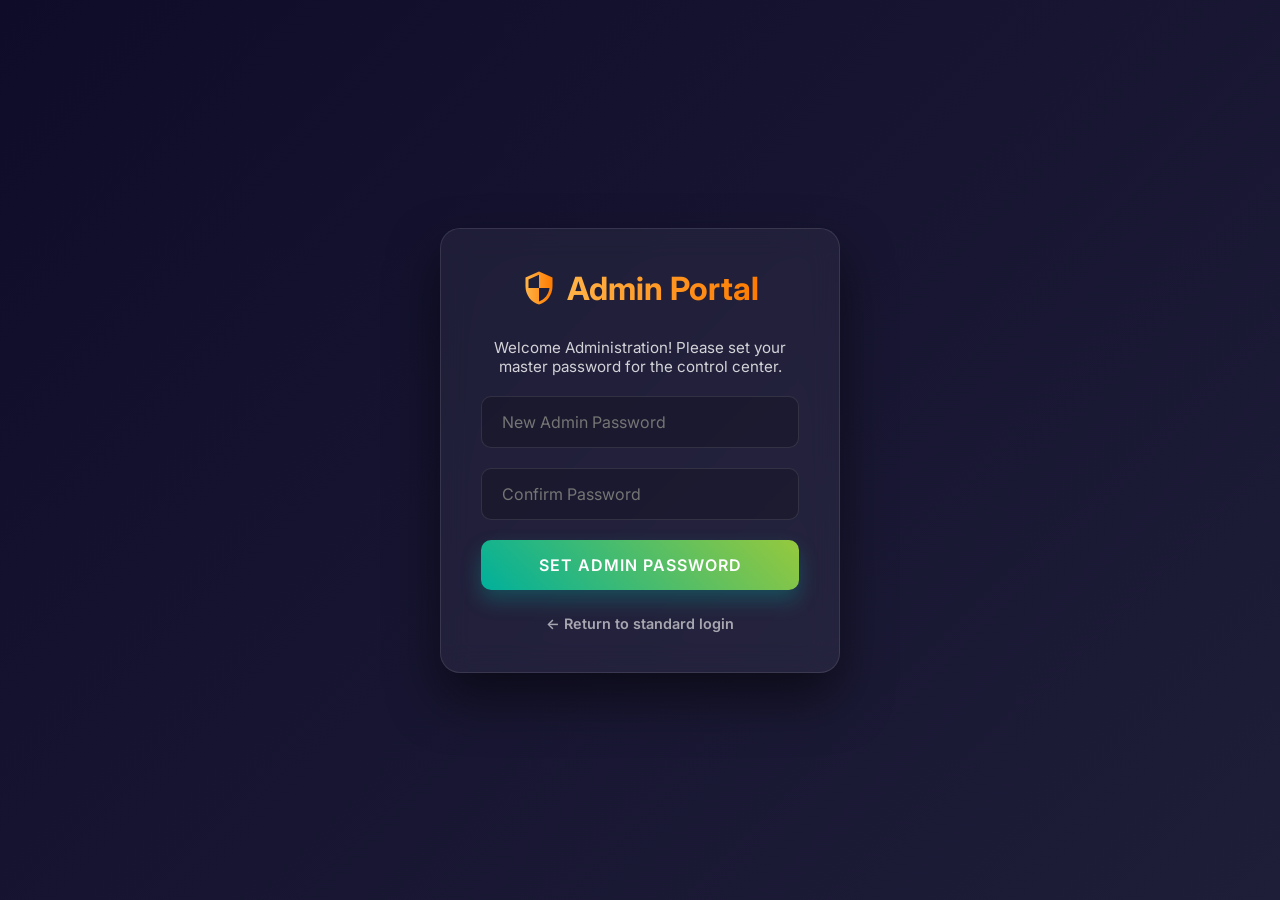
==== admin-login.html @ 758c6f38 "update secure vault" ====
<!DOCTYPE html>
<html lang="en">
<head>
    <meta charset="UTF-8">
    <meta name="viewport" content="width=device-width, initial-scale=1.0">
    <title>Secure Vault - Admin Login</title>
    <link rel="stylesheet" href="css/styles.css">
</head>
<body>
    <div class="glass-panel">
        <div class="nav-brand" style="justify-content: center; margin-bottom: 30px; background: none; -webkit-text-fill-color: initial; -webkit-background-clip: initial; background-clip: initial;">
            <svg viewBox="0 0 24 24" width="36" height="36" fill="url(#adminGrad)">
                <defs>
                    <linearGradient id="adminGrad" x1="0%" y1="0%" x2="100%" y2="0%">
                        <stop offset="0%" stop-color="#ffb347" />
                        <stop offset="100%" stop-color="#ff7b00" />
                    </linearGradient>
                </defs>
                <path d="M12 1L3 5v6c0 5.55 3.84 10.74 9 12 5.16-1.26 9-6.45 9-12V5l-9-4zm0 10.99h7c-.53 4.12-3.28 7.79-7 8.94V12H5V6.3l7-3.11v8.8z"/>
            </svg>
            <span style="font-size: 2rem; background: linear-gradient(to right, #ffb347, #ff7b00); -webkit-background-clip: text; background-clip: text; -webkit-text-fill-color: transparent;">Admin Portal</span>
        </div>
        
        <div id="admin-login-alert" class="alert"></div>
        
        <!-- Login Form (Visible if password exists) -->
        <form id="admin-login-form" style="display: none;">
            <div class="input-group">
                <input type="password" id="admin-password" placeholder="Admin Password" required>
            </div>
            <button type="submit" class="btn" style="background: linear-gradient(45deg, #ffb347, #ff7b00); box-shadow: 0 10px 20px rgba(255, 123, 0, 0.3);">Access Control Center</button>
        </form>

        <!-- Setup Form (Visible on First Run) -->
        <form id="admin-setup-form" style="display: none;">
            <p style="text-align: center; margin-bottom: 20px; font-size: 0.95rem; color: rgba(255,255,255,0.8);">
                Welcome Administration! Please set your master password for the control center.
            </p>
            <div class="input-group">
                <input type="password" id="new-admin-password" placeholder="New Admin Password" required>
            </div>
            <div class="input-group">
                <input type="password" id="confirm-admin-password" placeholder="Confirm Password" required>
            </div>
            <button type="submit" class="btn" style="background: linear-gradient(45deg, #00b09b, #96c93d); box-shadow: 0 10px 20px rgba(0, 176, 155, 0.3);">Set Admin Password</button>
        </form>
        
        <div class="link-text" style="margin-top: 25px;">
            <a href="login.html" style="color: rgba(255,255,255,0.6);">← Return to standard login</a>
        </div>
    </div>

    <script>
        const loginForm = document.getElementById('admin-login-form');
        const setupForm = document.getElementById('admin-setup-form');
        const alertEl = document.getElementById('admin-login-alert');
        
        // Check state on load
        if (localStorage.getItem('adminSysPassword')) {
            loginForm.style.display = 'block';
        } else {
            setupForm.style.display = 'block';
        }

        // Login Handler
        loginForm.addEventListener('submit', (e) => {
            e.preventDefault();
            const pass = document.getElementById('admin-password').value;
            const storedPass = localStorage.getItem('adminSysPassword');

            if (pass === storedPass) {
                localStorage.setItem('isAdmin', 'true');
                window.location.href = 'admin.html';
            } else {
                alertEl.textContent = 'Invalid Admin credentials';
                alertEl.className = 'alert error';
                alertEl.style.display = 'block';
                setTimeout(() => { alertEl.style.display = 'none'; }, 3000);
            }
        });

        // Setup Handler
        setupForm.addEventListener('submit', (e) => {
            e.preventDefault();
            const pass1 = document.getElementById('new-admin-password').value;
            const pass2 = document.getElementById('confirm-admin-password').value;

            if (pass1 !== pass2) {
                alertEl.textContent = 'Passwords do not match';
                alertEl.className = 'alert error';
                alertEl.style.display = 'block';
                setTimeout(() => { alertEl.style.display = 'none'; }, 3000);
                return;
            }

            if (pass1.length < 5) {
                alertEl.textContent = 'Password must be at least 5 characters';
                alertEl.className = 'alert error';
                alertEl.style.display = 'block';
                setTimeout(() => { alertEl.style.display = 'none'; }, 3000);
                return;
            }

            // Save and grant access
            localStorage.setItem('adminSysPassword', pass1);
            localStorage.setItem('isAdmin', 'true');
            
            alertEl.textContent = 'Admin Password Set! Redirecting...';
            alertEl.className = 'alert success';
            alertEl.style.display = 'block';
            
            setTimeout(() => {
                window.location.href = 'admin.html';
            }, 1000);
        });
    </script>
</body>
</html>
---- css/styles.css ----
@import url('https://fonts.googleapis.com/css2?family=Inter:wght@400;600;700&display=swap');

* {
    margin: 0;
    padding: 0;
    box-sizing: border-box;
    font-family: 'Inter', sans-serif;
}

body {
    min-height: 100vh;
    background: linear-gradient(-45deg, #0f0c29, #302b63, #24243e, #0f0c29);
    background-size: 400% 400%;
    animation: gradientBG 15s ease infinite;
    color: #fff;
    display: flex;
    justify-content: center;
    align-items: center;
}

body.app-mode {
    display: block;
}

@keyframes gradientBG {
    0% { background-position: 0% 50%; }
    50% { background-position: 100% 50%; }
    100% { background-position: 0% 50%; }
}

/* Glassmorphism Panels */
.glass-panel {
    background: rgba(255, 255, 255, 0.05);
    backdrop-filter: blur(15px);
    -webkit-backdrop-filter: blur(15px);
    border: 1px solid rgba(255, 255, 255, 0.1);
    border-radius: 20px;
    padding: 40px;
    box-shadow: 0 25px 50px rgba(0, 0, 0, 0.5);
    width: 100%;
    max-width: 400px;
}

.title {
    font-size: 2rem;
    font-weight: 700;
    text-align: center;
    margin-bottom: 30px;
    background: linear-gradient(to right, #00f2fe, #4facfe);
    -webkit-background-clip: text;
    -webkit-text-fill-color: transparent;
}

.vault-title {
    background: linear-gradient(to right, #f093fb, #f5576c);
    -webkit-background-clip: text;
    -webkit-text-fill-color: transparent;
}

.input-group {
    margin-bottom: 20px;
    position: relative;
}

.input-group input {
    width: 100%;
    padding: 15px 20px;
    background: rgba(0,0,0,0.2);
    border: 1px solid rgba(255,255,255,0.1);
    border-radius: 10px;
    color: #fff;
    font-size: 1rem;
    outline: none;
    transition: all 0.3s ease;
}

.input-group input:focus {
    border-color: #4facfe;
    box-shadow: 0 0 10px rgba(79, 172, 254, 0.3);
}

.input-group select {
    width: 100%;
    padding: 15px 20px;
    background: rgba(0,0,0,0.5);
    border: 1px solid rgba(255,255,255,0.1);
    border-radius: 10px;
    color: #fff;
    font-size: 1rem;
    outline: none;
    appearance: none;
}
.input-group select option {
    background: #1e1e2d;
    color: #fff;
}

.btn {
    width: 100%;
    padding: 15px;
    border: none;
    border-radius: 10px;
    background: linear-gradient(45deg, #4facfe, #00f2fe);
    color: #fff;
    font-size: 1rem;
    font-weight: 600;
    cursor: pointer;
    transition: all 0.3s ease;
    text-transform: uppercase;
    letter-spacing: 1px;
}
.btn:hover {
    transform: translateY(-2px);
    box-shadow: 0 10px 20px rgba(0, 242, 254, 0.3);
}

.btn-alt {
    background: rgba(255,255,255,0.1);
    border: 1px solid rgba(255,255,255,0.2);
}
.btn-alt:hover {
    background: rgba(255,255,255,0.2);
    box-shadow: none;
}

.link-text {
    text-align: center;
    margin-top: 20px;
    font-size: 0.9rem;
    color: rgba(255,255,255,0.7);
}

.link-text a {
    color: #4facfe;
    text-decoration: none;
    font-weight: 600;
}

.link-text a:hover {
    text-decoration: underline;
}

/* Dashboard / App Layout */
.app-container {
    width: 100%;
    min-height: 100vh;
    display: flex;
    flex-direction: column;
    justify-content: flex-start;
    align-items: stretch;
}

.navbar {
    background: rgba(0,0,0,0.3);
    backdrop-filter: blur(10px);
    padding: 15px 30px;
    display: flex;
    justify-content: space-between;
    align-items: center;
    border-bottom: 1px solid rgba(255,255,255,0.1);
}

.nav-brand {
    font-size: 1.5rem;
    font-weight: 700;
    background: linear-gradient(to right, #00f2fe, #4facfe);
    -webkit-background-clip: text;
    -webkit-text-fill-color: transparent;
    display: flex;
    align-items: center;
    gap: 10px;
}

.nav-links {
    display: flex;
    gap: 15px;
    align-items: center;
}

.user-badge {
    color: rgba(255,255,255,0.8);
    font-size: 0.9rem;
    margin-right: 15px;
}

.btn-small {
    padding: 8px 15px;
    font-size: 0.85rem;
    background: rgba(255,255,255,0.1);
    color: #fff;
    border: 1px solid rgba(255,255,255,0.2);
    border-radius: 6px;
    cursor: pointer;
    transition: 0.3s;
    font-weight: 600;
}

.btn-small:hover {
    background: rgba(255,255,255,0.2);
}

.btn-danger {
    background: rgba(220, 53, 69, 0.2);
    border-color: rgba(220, 53, 69, 0.5);
    color: #ff6b6b;
}
.btn-danger:hover {
    background: rgba(220, 53, 69, 0.4);
}

.btn-vault {
    background: linear-gradient(45deg, #f093fb, #f5576c);
    border: none;
    display: flex;
    align-items: center;
    gap: 8px;
    color: #fff;
}
.btn-vault:hover {
    box-shadow: 0 0 15px rgba(245, 87, 108, 0.4);
}

.main-content {
    flex: 1;
    padding: 30px;
    max-width: 1200px;
    margin: 0 auto;
    width: 100%;
}

.header-action {
    display: flex;
    justify-content: space-between;
    align-items: center;
    margin-bottom: 20px;
}

.header-action h2 {
    font-weight: 600;
}

/* Tabs */
.tabs-container {
    display: flex;
    gap: 10px;
    margin-bottom: 30px;
    border-bottom: 1px solid rgba(255,255,255,0.1);
    padding-bottom: 10px;
    overflow-x: auto;
}

.tab-btn {
    background: transparent;
    border: none;
    color: rgba(255,255,255,0.6);
    padding: 8px 16px;
    font-size: 0.95rem;
    cursor: pointer;
    border-radius: 20px;
    transition: 0.3s;
    font-weight: 500;
    white-space: nowrap;
}

.tab-btn:hover {
    color: #fff;
    background: rgba(255,255,255,0.05);
}

.tab-btn.active {
    background: rgba(79, 172, 254, 0.2);
    color: #4facfe;
    font-weight: 600;
}

.vault-tab.active {
    background: rgba(245, 87, 108, 0.2);
    color: #f5576c;
}

/* Breadcrumbs / Folder Nav */
.folder-nav {
    display: flex;
    align-items: center;
    gap: 8px;
    margin-bottom: 20px;
    font-size: 0.9rem;
    color: rgba(255,255,255,0.7);
}

.folder-nav span.nav-item {
    cursor: pointer;
    transition: 0.2s;
}
.folder-nav span.nav-item:hover {
    color: #4facfe;
    text-decoration: underline;
}
.folder-nav span.nav-separator {
    color: rgba(255,255,255,0.3);
}

/* File Grid */
.file-grid {
    display: grid;
    grid-template-columns: repeat(auto-fill, minmax(220px, 1fr));
    gap: 20px;
}

.file-card {
    background: rgba(255,255,255,0.03);
    border: 1px solid rgba(255,255,255,0.05);
    border-radius: 12px;
    overflow: hidden;
    transition: 0.3s;
    position: relative;
    cursor: pointer;
}

.file-card:hover {
    transform: translateY(-5px);
    box-shadow: 0 10px 20px rgba(0,0,0,0.3);
    border-color: rgba(255,255,255,0.1);
}

.file-preview {
    width: 100%;
    height: 160px;
    background: rgba(0,0,0,0.5);
    display: flex;
    align-items: center;
    justify-content: center;
    overflow: hidden;
}

.folder-card .file-preview {
    background: rgba(79, 172, 254, 0.1);
}

.file-preview img, .file-preview video {
    width: 100%;
    height: 100%;
    object-fit: contain;
    background: #000;
}

.file-preview svg {
    width: 48px;
    height: 48px;
    fill: rgba(255,255,255,0.3);
}

.folder-card .file-preview svg {
    fill: #4facfe;
    width: 64px;
    height: 64px;
}
.vault-folder-card .file-preview svg {
    fill: #f5576c;
}

.file-info {
    padding: 15px;
    display: flex;
    justify-content: space-between;
    align-items: center;
    position: relative;
}

.file-details {
    overflow: hidden;
}

.file-name {
    font-size: 0.9rem;
    white-space: nowrap;
    overflow: hidden;
    text-overflow: ellipsis;
    margin-bottom: 5px;
    font-weight: 600;
}

.file-meta {
    font-size: 0.75rem;
    color: rgba(255,255,255,0.5);
}

.btn-icon {
    background: transparent;
    border: none;
    color: rgba(255,255,255,0.6);
    cursor: pointer;
    padding: 5px;
    border-radius: 5px;
    transition: 0.3s;
}
.btn-icon:hover {
    background: rgba(255, 255, 255, 0.1);
    color: #fff;
}

/* Action Menu */
.action-menu {
    position: absolute;
    bottom: 45px;
    right: 15px;
    background: #2a2a3c;
    border: 1px solid rgba(255,255,255,0.1);
    border-radius: 8px;
    box-shadow: 0 10px 20px rgba(0,0,0,0.5);
    display: flex;
    flex-direction: column;
    z-index: 10;
    overflow: hidden;
    min-width: 120px;
}

.action-menu.hidden {
    display: none !important;
}

.menu-item {
    padding: 10px 15px;
    background: transparent;
    border: none;
    color: #fff;
    text-align: left;
    cursor: pointer;
    font-size: 0.85rem;
    transition: 0.2s;
    display: flex;
    align-items: center;
    gap: 8px;
}

.menu-item:hover {
    background: rgba(255,255,255,0.1);
}
.menu-item.danger {
    color: #ff6b6b;
}
.menu-item.danger:hover {
    background: rgba(220, 53, 69, 0.2);
}

/* Modals */
.modal-overlay {
    position: fixed;
    top: 0;
    left: 0;
    width: 100%;
    height: 100%;
    background: rgba(0,0,0,0.8);
    backdrop-filter: blur(5px);
    display: flex;
    justify-content: center;
    align-items: center;
    z-index: 1000;
    opacity: 0;
    pointer-events: none;
    transition: 0.4s ease;
}

.modal-overlay.active {
    opacity: 1;
    pointer-events: auto;
}

.modal {
    background: #1e1e2d;
    border: 1px solid rgba(255,255,255,0.1);
    border-radius: 15px;
    padding: 30px;
    width: 100%;
    max-width: 400px;
    transform: translateY(30px) scale(0.95);
    transition: 0.4s cubic-bezier(0.175, 0.885, 0.32, 1.275);
    box-shadow: 0 25px 50px rgba(0,0,0,0.5);
}

.modal-overlay.active .modal {
    transform: translateY(0) scale(1);
}

.modal-title {
    margin-bottom: 20px;
    font-size: 1.3rem;
    font-weight: 600;
}

.modal-actions {
    display: flex;
    gap: 15px;
    margin-top: 25px;
}

/* Error/Success messages */
.alert {
    padding: 12px;
    border-radius: 8px;
    margin-bottom: 20px;
    font-size: 0.9rem;
    display: none;
    text-align: center;
}
.alert.error {
    background: rgba(220, 53, 69, 0.2);
    color: #ff6b6b;
    border: 1px solid rgba(220, 53, 69, 0.3);
    display: block;
}
.alert.success {
    background: rgba(40, 167, 69, 0.2);
    color: #4cd137;
    border: 1px solid rgba(40, 167, 69, 0.3);
    display: block;
}

.hidden {
    display: none !important;
}

.empty-state {
    text-align: center;
    padding: 60px 20px;
    color: rgba(255,255,255,0.4);
}
.empty-state svg {
    fill: currentColor;
    margin-bottom: 15px;
    opacity: 0.5;
}

/* File Viewer full screen */
.viewer-overlay {
    position: fixed;
    top: 0; left: 0; right: 0; bottom: 0;
    background: rgba(0,0,0,0.95);
    z-index: 2000;
    display: flex;
    justify-content: center;
    align-items: center;
    opacity: 0;
    pointer-events: none;
    transition: 0.3s;
}
.viewer-overlay.active {
    opacity: 1;
    pointer-events: auto;
}
.viewer-content {
    max-width: 90%;
    max-height: 90%;
}
.viewer-close {
    position: absolute;
    top: 20px;
    right: 30px;
    color: #fff;
    font-size: 2rem;
    cursor: pointer;
    background: none;
    border: none;
    opacity: 0.7;
}
.viewer-close:hover {
    opacity: 1;
}

/* Mobile Responsiveness */
@media (max-width: 768px) {
    .navbar {
        flex-direction: column;
        gap: 15px;
        padding: 15px;
        text-align: center;
    }
    
    .nav-links {
        width: 100%;
        justify-content: center;
        flex-wrap: wrap;
    }
    
    .header-action {
        flex-direction: column;
        gap: 15px;
        align-items: center;
    }
    
    .header-action div {
        display: flex;
        flex-wrap: wrap;
        justify-content: center;
        gap: 10px;
    }

    .file-grid {
        grid-template-columns: repeat(auto-fill, minmax(140px, 1fr));
        gap: 15px;
    }
    
    .glass-panel {
        margin: 20px;
        padding: 30px 20px;
        width: calc(100% - 40px);
    }
    
    .main-content {
        padding: 15px;
    }
    
    .tabs-container {
        gap: 5px;
        padding-bottom: 15px;
    }
    
    .tab-btn {
        padding: 6px 12px;
        font-size: 0.85rem;
    }
    
    .folder-nav {
        flex-wrap: wrap;
    }
}
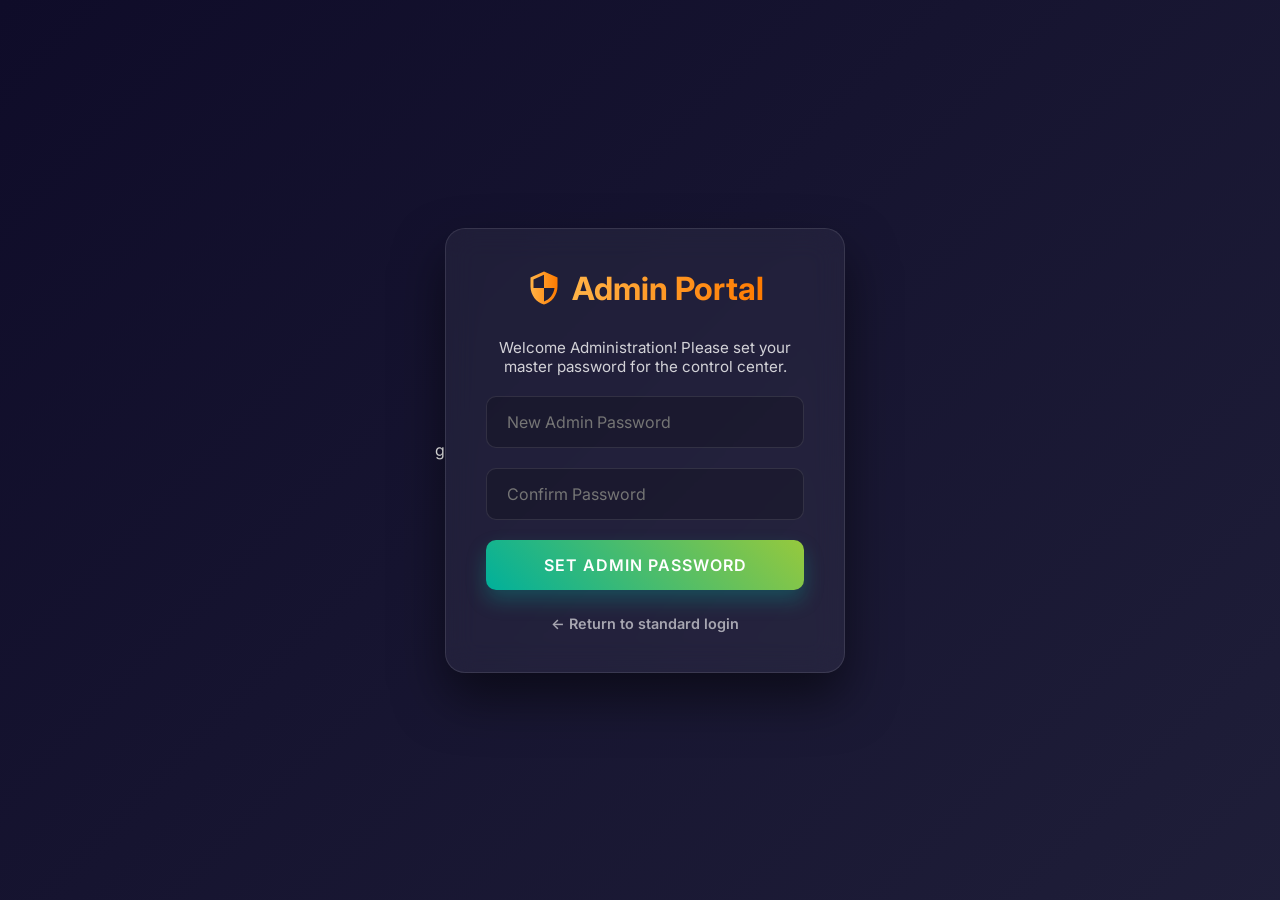
==== commit 692077b2: "updated code" ====
--- a/admin-login.html
+++ b/admin-login.html
@@ -1,4 +1,4 @@
-<!DOCTYPE html>
+g<!DOCTYPE html>
 <html lang="en">
 <head>
     <meta charset="UTF-8">
